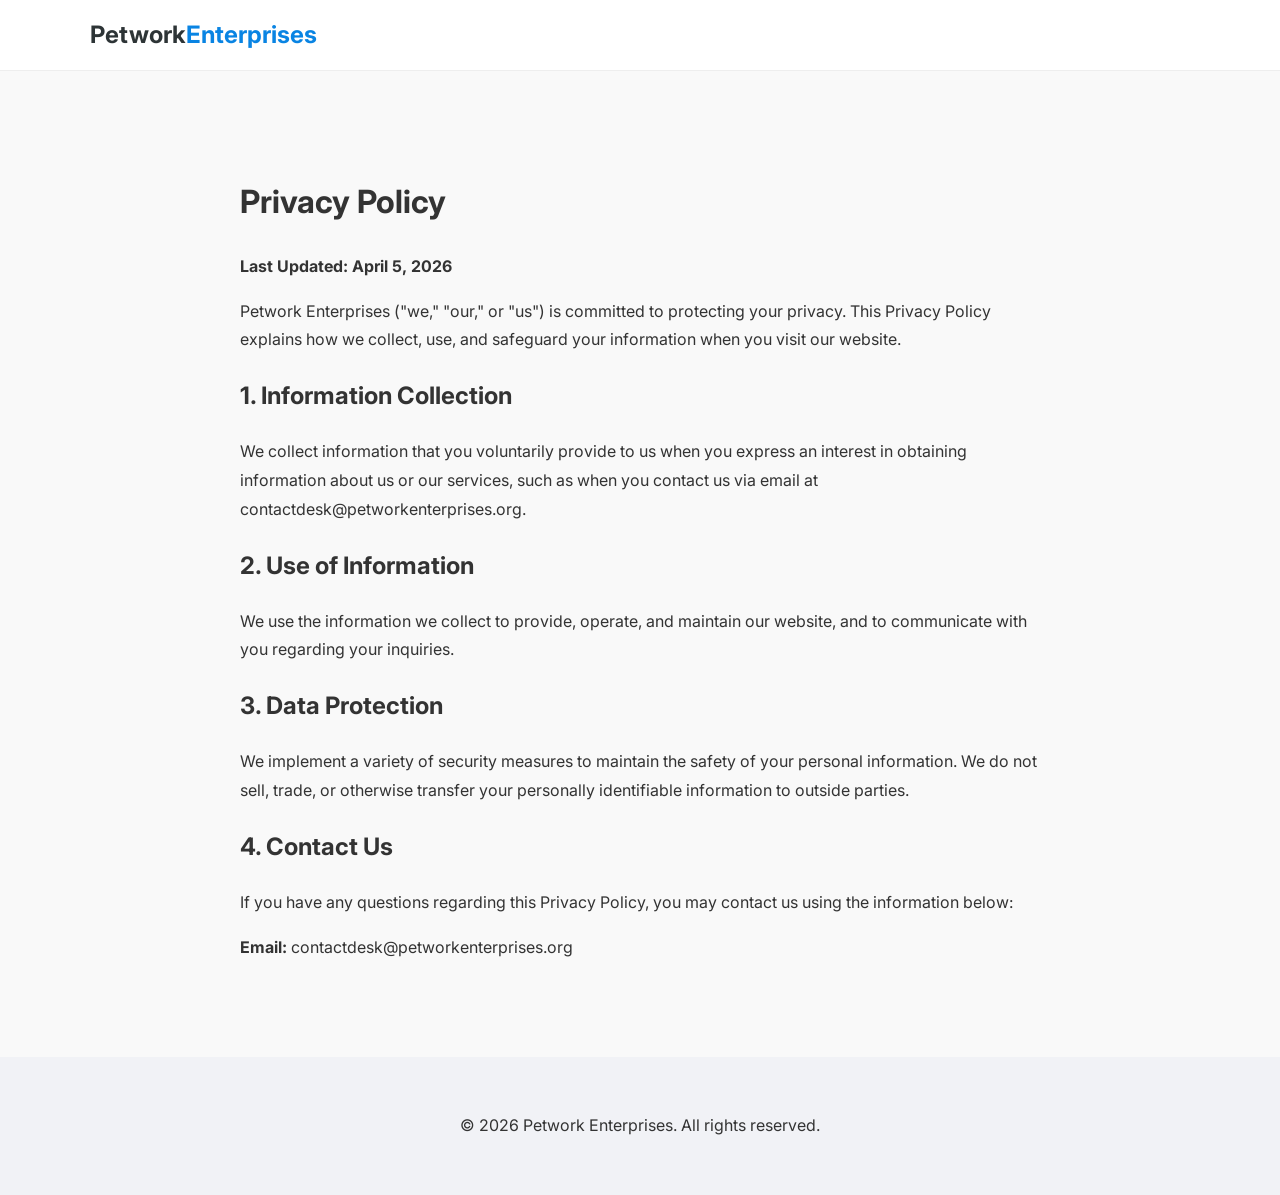
==== privacy-policy.html @ daa23b27 "Create privacy-policy.html" ====
<!DOCTYPE html>
<html lang="en">
<head>
    <meta charset="UTF-8">
    <meta name="viewport" content="width=device-width, initial-scale=1.0">
    <title>Privacy Policy | Petwork Enterprises</title>
    <link rel="stylesheet" href="style.css">
    <link href="https://fonts.googleapis.com/css2?family=Inter:wght@400;600;700&display=swap" rel="stylesheet">
</head>
<body>
    <nav class="navbar">
        <div class="container">
            <a href="index.html" class="logo">Petwork<span>Enterprises</span></a>
        </div>
    </nav>

    <div class="container" style="padding: 80px 0; max-width: 800px; line-height: 1.8;">
        <h1>Privacy Policy</h1>
        <p><strong>Last Updated: April 5, 2026</strong></p>
        
        <p>Petwork Enterprises ("we," "our," or "us") is committed to protecting your privacy. This Privacy Policy explains how we collect, use, and safeguard your information when you visit our website.</p>

        <h2>1. Information Collection</h2>
        <p>We collect information that you voluntarily provide to us when you express an interest in obtaining information about us or our services, such as when you contact us via email at contactdesk@petworkenterprises.org.</p>

        <h2>2. Use of Information</h2>
        <p>We use the information we collect to provide, operate, and maintain our website, and to communicate with you regarding your inquiries.</p>

        <h2>3. Data Protection</h2>
        <p>We implement a variety of security measures to maintain the safety of your personal information. We do not sell, trade, or otherwise transfer your personally identifiable information to outside parties.</p>

        <h2>4. Contact Us</h2>
        <p>If you have any questions regarding this Privacy Policy, you may contact us using the information below:</p>
        <p><strong>Email:</strong> contactdesk@petworkenterprises.org</p>
    </div>

    <footer class="footer">
        <div class="container">
            <p>&copy; 2026 Petwork Enterprises. All rights reserved.</p>
        </div>
    </footer>
</body>
</html>
---- style.css ----
/* General Styles */
body {
    font-family: 'Inter', sans-serif;
    margin: 0;
    line-height: 1.6;
    color: #333;
    background-color: #f9f9f9;
}

.container {
    width: 90%;
    max-width: 1100px;
    margin: auto;
}

/* Navigation */
.navbar {
    background: #ffffff;
    padding: 1rem 0;
    border-bottom: 1px solid #eee;
    position: sticky;
    top: 0;
    z-index: 100;
}

.navbar .container {
    display: flex;
    justify-content: space-between;
    align-items: center;
}

.logo {
    font-size: 1.5rem;
    font-weight: 700;
    text-decoration: none;
    color: #2d3436;
}

.logo span {
    color: #0984e3; /* Professional Blue */
}

.nav-links {
    list-style: none;
    display: flex;
}

.nav-links li {
    margin-left: 20px;
}

.nav-links a {
    text-decoration: none;
    color: #636e72;
    font-weight: 600;
    transition: 0.3s;
}

.nav-links a:hover {
    color: #0984e3;
}

/* Hero Section */
.hero {
    background: #2d3436;
    color: #fff;
    padding: 100px 0;
    text-align: center;
}

.hero h1 {
    font-size: 3rem;
    margin-bottom: 1rem;
}

.hero p {
    font-size: 1.2rem;
    margin-bottom: 2rem;
    opacity: 0.9;
}

/* Buttons */
.btn-primary {
    background: #0984e3;
    color: #fff;
    padding: 12px 25px;
    border-radius: 5px;
    text-decoration: none;
    display: inline-block;
}

.btn-secondary {
    border: 2px solid #fff;
    color: #fff;
    padding: 10px 25px;
    border-radius: 5px;
    text-decoration: none;
    margin-left: 10px;
    display: inline-block;
}

/* Grid Layout */
.grid {
    display: grid;
    grid-template-columns: repeat(auto-fit, minmax(250px, 1fr));
    gap: 2rem;
    padding: 50px 0;
}

.card {
    background: #fff;
    padding: 30px;
    border-radius: 8px;
    box-shadow: 0 4px 6px rgba(0,0,0,0.1);
}

.footer {
    text-align: center;
    padding: 40px 0;
    background: #f1f2f6;
}
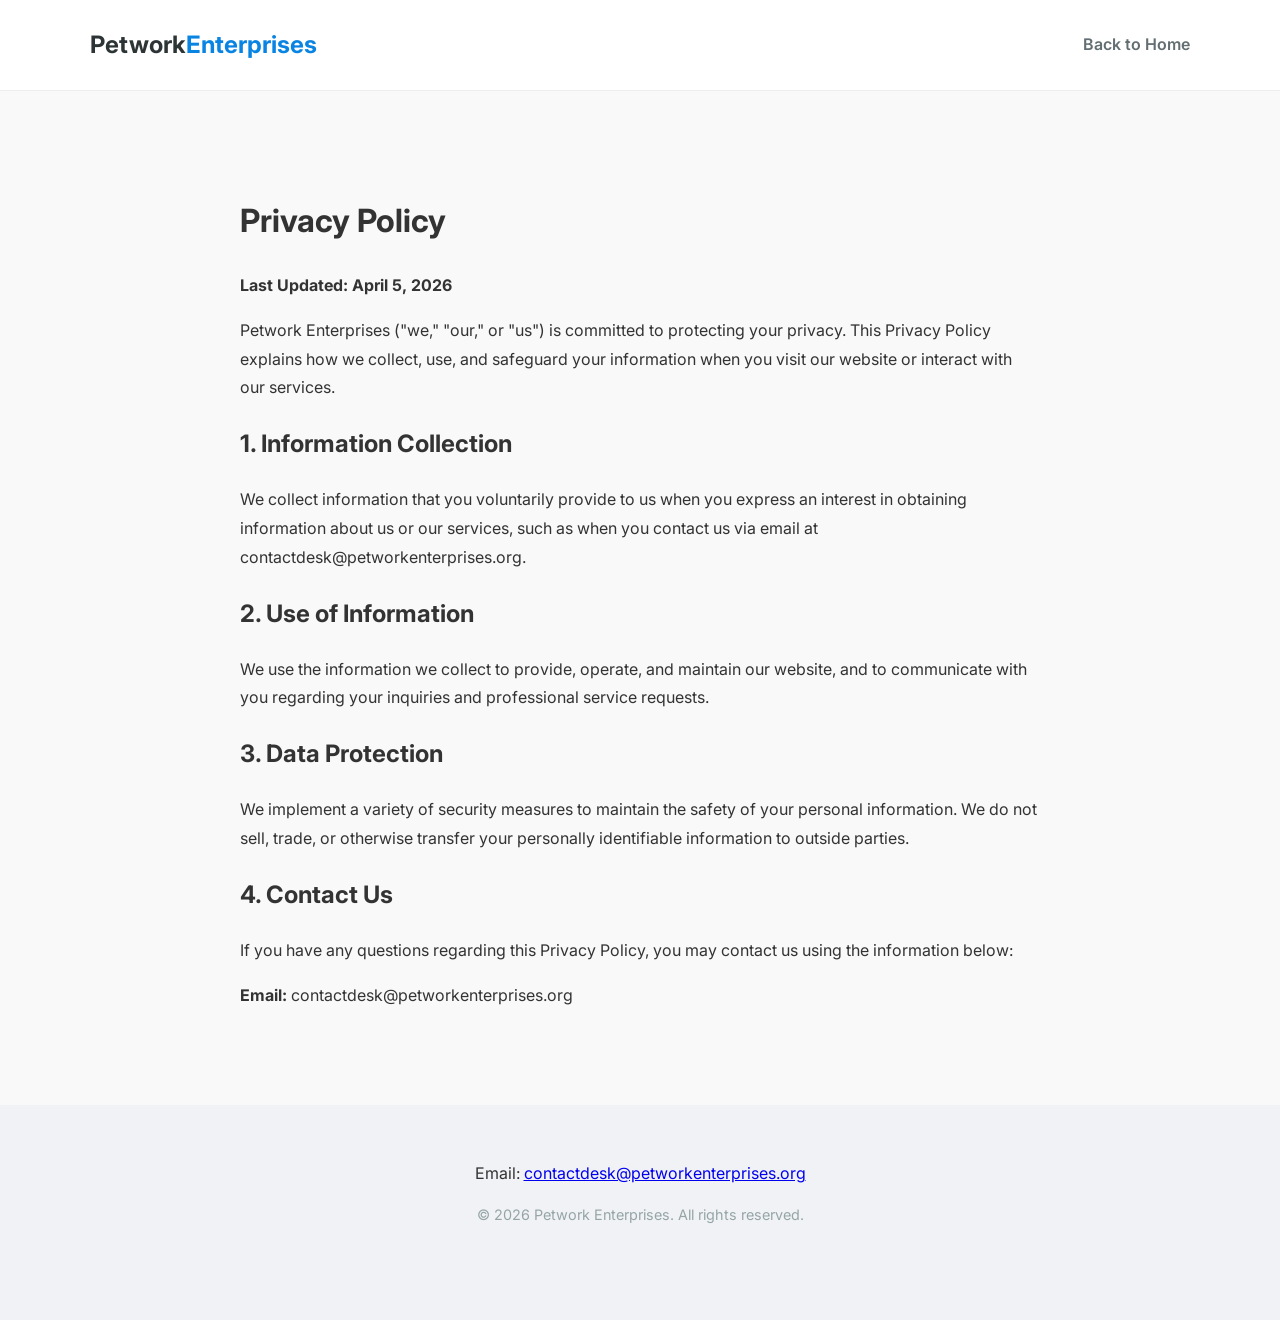
==== commit 41905eb3: "Update privacy-policy.html" ====
--- a/privacy-policy.html
+++ b/privacy-policy.html
@@ -8,9 +8,13 @@
     <link href="https://fonts.googleapis.com/css2?family=Inter:wght@400;600;700&display=swap" rel="stylesheet">
 </head>
 <body>
+
     <nav class="navbar">
         <div class="container">
             <a href="index.html" class="logo">Petwork<span>Enterprises</span></a>
+            <ul class="nav-links">
+                <li><a href="index.html">Back to Home</a></li>
+            </ul>
         </div>
     </nav>
 
@@ -18,13 +22,13 @@
         <h1>Privacy Policy</h1>
         <p><strong>Last Updated: April 5, 2026</strong></p>
         
-        <p>Petwork Enterprises ("we," "our," or "us") is committed to protecting your privacy. This Privacy Policy explains how we collect, use, and safeguard your information when you visit our website.</p>
+        <p>Petwork Enterprises ("we," "our," or "us") is committed to protecting your privacy. This Privacy Policy explains how we collect, use, and safeguard your information when you visit our website or interact with our services.</p>
 
         <h2>1. Information Collection</h2>
         <p>We collect information that you voluntarily provide to us when you express an interest in obtaining information about us or our services, such as when you contact us via email at contactdesk@petworkenterprises.org.</p>
 
         <h2>2. Use of Information</h2>
-        <p>We use the information we collect to provide, operate, and maintain our website, and to communicate with you regarding your inquiries.</p>
+        <p>We use the information we collect to provide, operate, and maintain our website, and to communicate with you regarding your inquiries and professional service requests.</p>
 
         <h2>3. Data Protection</h2>
         <p>We implement a variety of security measures to maintain the safety of your personal information. We do not sell, trade, or otherwise transfer your personally identifiable information to outside parties.</p>
@@ -35,9 +39,11 @@
     </div>
 
     <footer class="footer">
-        <div class="container">
-            <p>&copy; 2026 Petwork Enterprises. All rights reserved.</p>
+        <div class="container" style="text-align: center; padding-bottom: 40px;">
+            <p>Email: <a href="mailto:contactdesk@petworkenterprises.org">contactdesk@petworkenterprises.org</a></p>
+            <p style="margin-top: 15px; font-size: 0.9rem; color: #95a5a6;">&copy; 2026 Petwork Enterprises. All rights reserved.</p>
         </div>
     </footer>
+
 </body>
 </html>
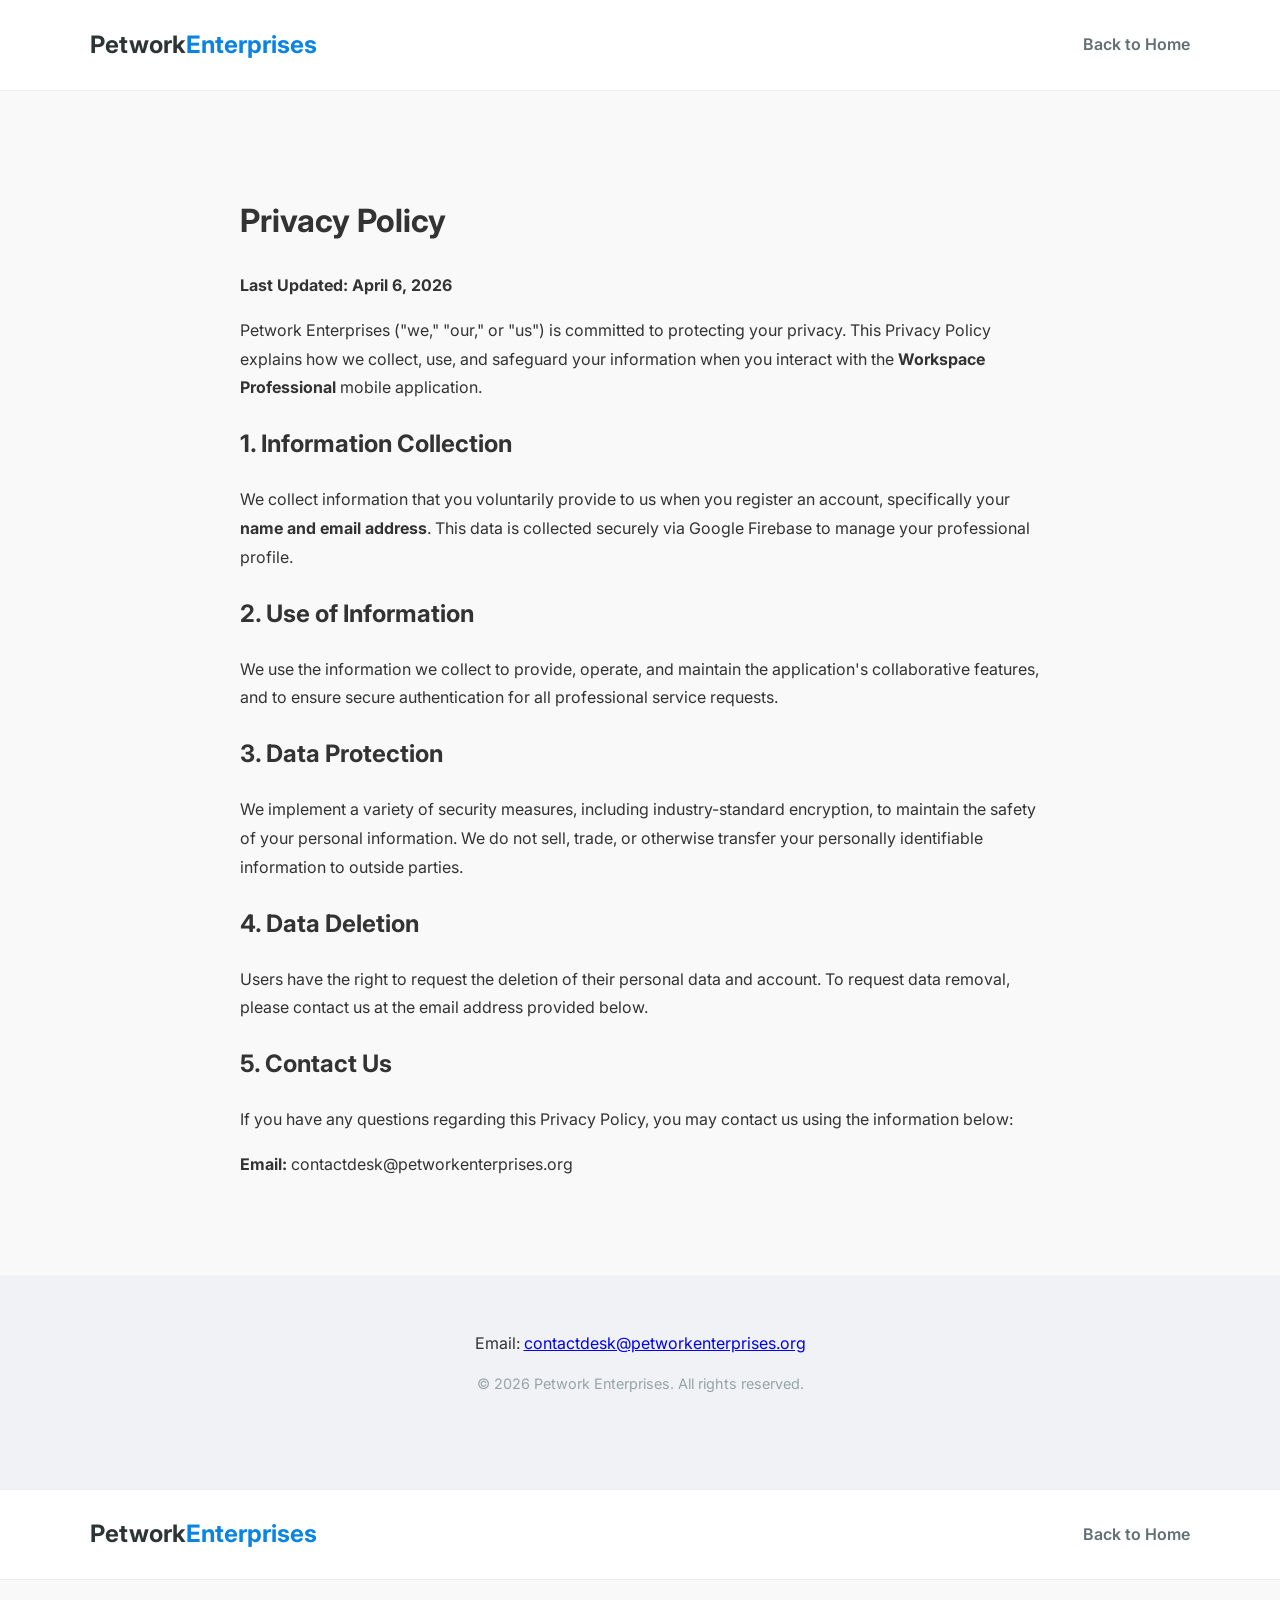
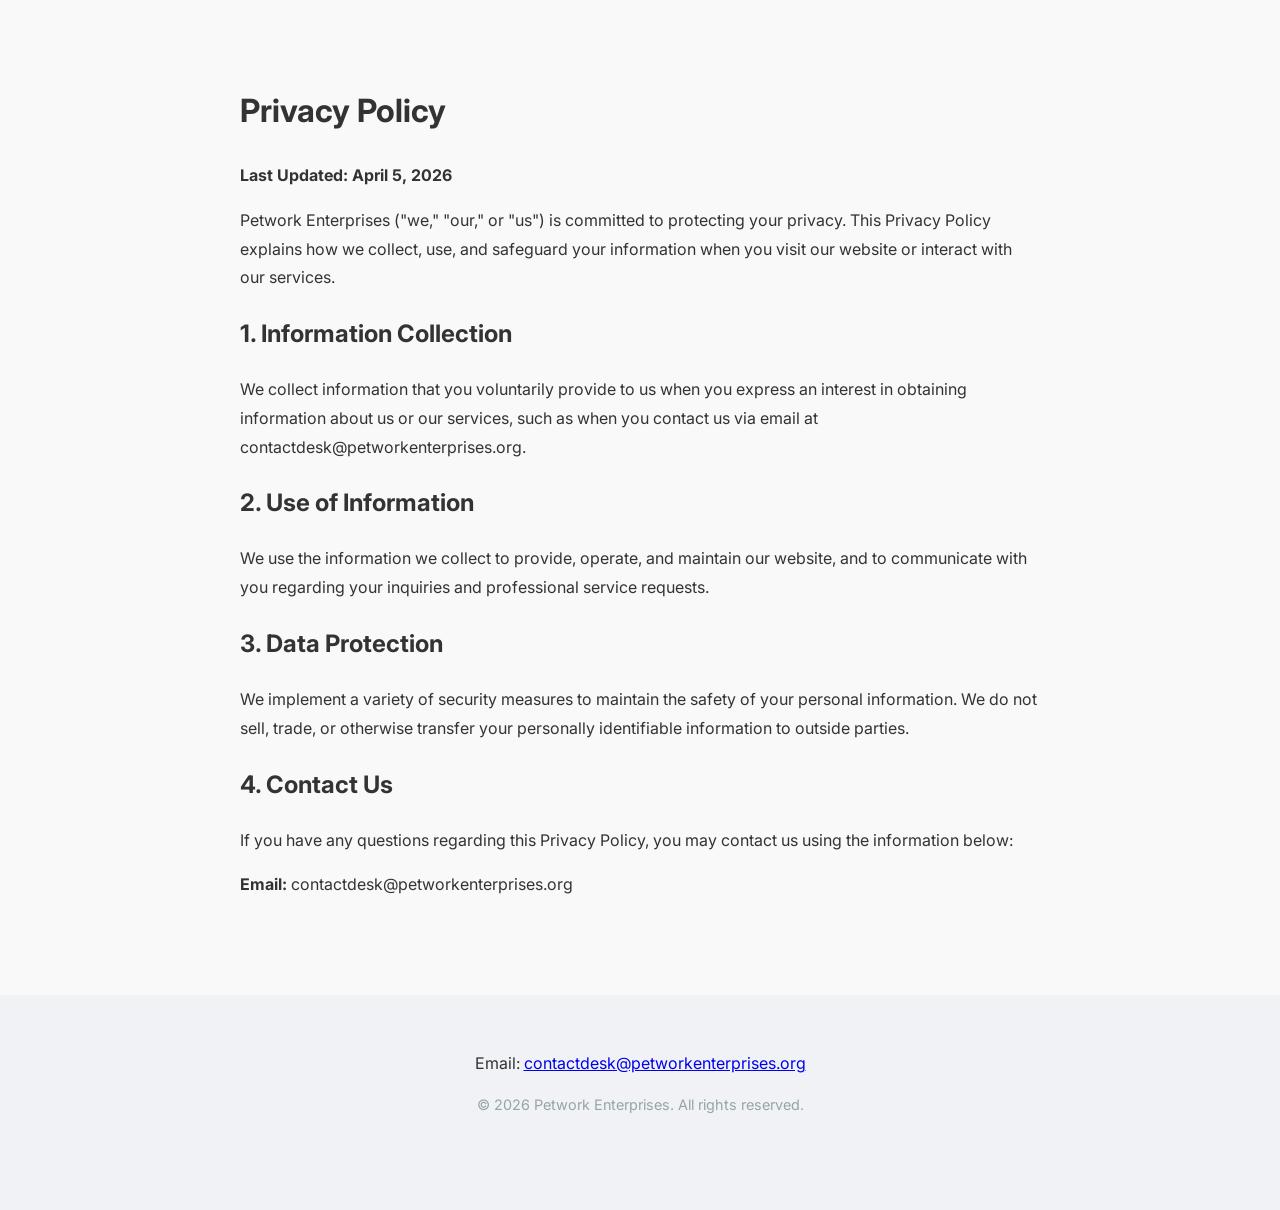
==== commit 52ba7e91: "Update privacy-policy.html" ====
--- a/privacy-policy.html
+++ b/privacy-policy.html
@@ -6,7 +6,58 @@
     <title>Privacy Policy | Petwork Enterprises</title>
     <link rel="stylesheet" href="style.css">
     <link href="https://fonts.googleapis.com/css2?family=Inter:wght@400;600;700&display=swap" rel="stylesheet">
+</head<!DOCTYPE html>
+<html lang="en">
+<head>
+    <meta charset="UTF-8">
+    <meta name="viewport" content="width=device-width, initial-scale=1.0">
+    <title>Privacy Policy | Petwork Enterprises</title>
+    <link rel="stylesheet" href="style.css">
+    <link href="https://fonts.googleapis.com/css2?family=Inter:wght@400;600;700&display=swap" rel="stylesheet">
 </head>
+<body>
+
+    <nav class="navbar">
+        <div class="container">
+            <a href="index.html" class="logo">Petwork<span>Enterprises</span></a>
+            <ul class="nav-links">
+                <li><a href="index.html">Back to Home</a></li>
+            </ul>
+        </div>
+    </nav>
+
+    <div class="container" style="padding: 80px 0; max-width: 800px; line-height: 1.8;">
+        <h1>Privacy Policy</h1>
+        <p><strong>Last Updated: April 6, 2026</strong></p>
+        
+        <p>Petwork Enterprises ("we," "our," or "us") is committed to protecting your privacy. This Privacy Policy explains how we collect, use, and safeguard your information when you interact with the <strong>Workspace Professional</strong> mobile application.</p>
+
+        <h2>1. Information Collection</h2>
+        <p>We collect information that you voluntarily provide to us when you register an account, specifically your <strong>name and email address</strong>. This data is collected securely via Google Firebase to manage your professional profile.</p>
+
+        <h2>2. Use of Information</h2>
+        <p>We use the information we collect to provide, operate, and maintain the application's collaborative features, and to ensure secure authentication for all professional service requests.</p>
+
+        <h2>3. Data Protection</h2>
+        <p>We implement a variety of security measures, including industry-standard encryption, to maintain the safety of your personal information. We do not sell, trade, or otherwise transfer your personally identifiable information to outside parties.</p>
+
+        <h2>4. Data Deletion</h2>
+        <p>Users have the right to request the deletion of their personal data and account. To request data removal, please contact us at the email address provided below.</p>
+
+        <h2>5. Contact Us</h2>
+        <p>If you have any questions regarding this Privacy Policy, you may contact us using the information below:</p>
+        <p><strong>Email:</strong> contactdesk@petworkenterprises.org</p>
+    </div>
+
+    <footer class="footer">
+        <div class="container" style="text-align: center; padding-bottom: 40px;">
+            <p>Email: <a href="mailto:contactdesk@petworkenterprises.org">contactdesk@petworkenterprises.org</a></p>
+            <p style="margin-top: 15px; font-size: 0.9rem; color: #95a5a6;">&copy; 2026 Petwork Enterprises. All rights reserved.</p>
+        </div>
+    </footer>
+
+</body>
+</html>
 <body>
 
     <nav class="navbar">
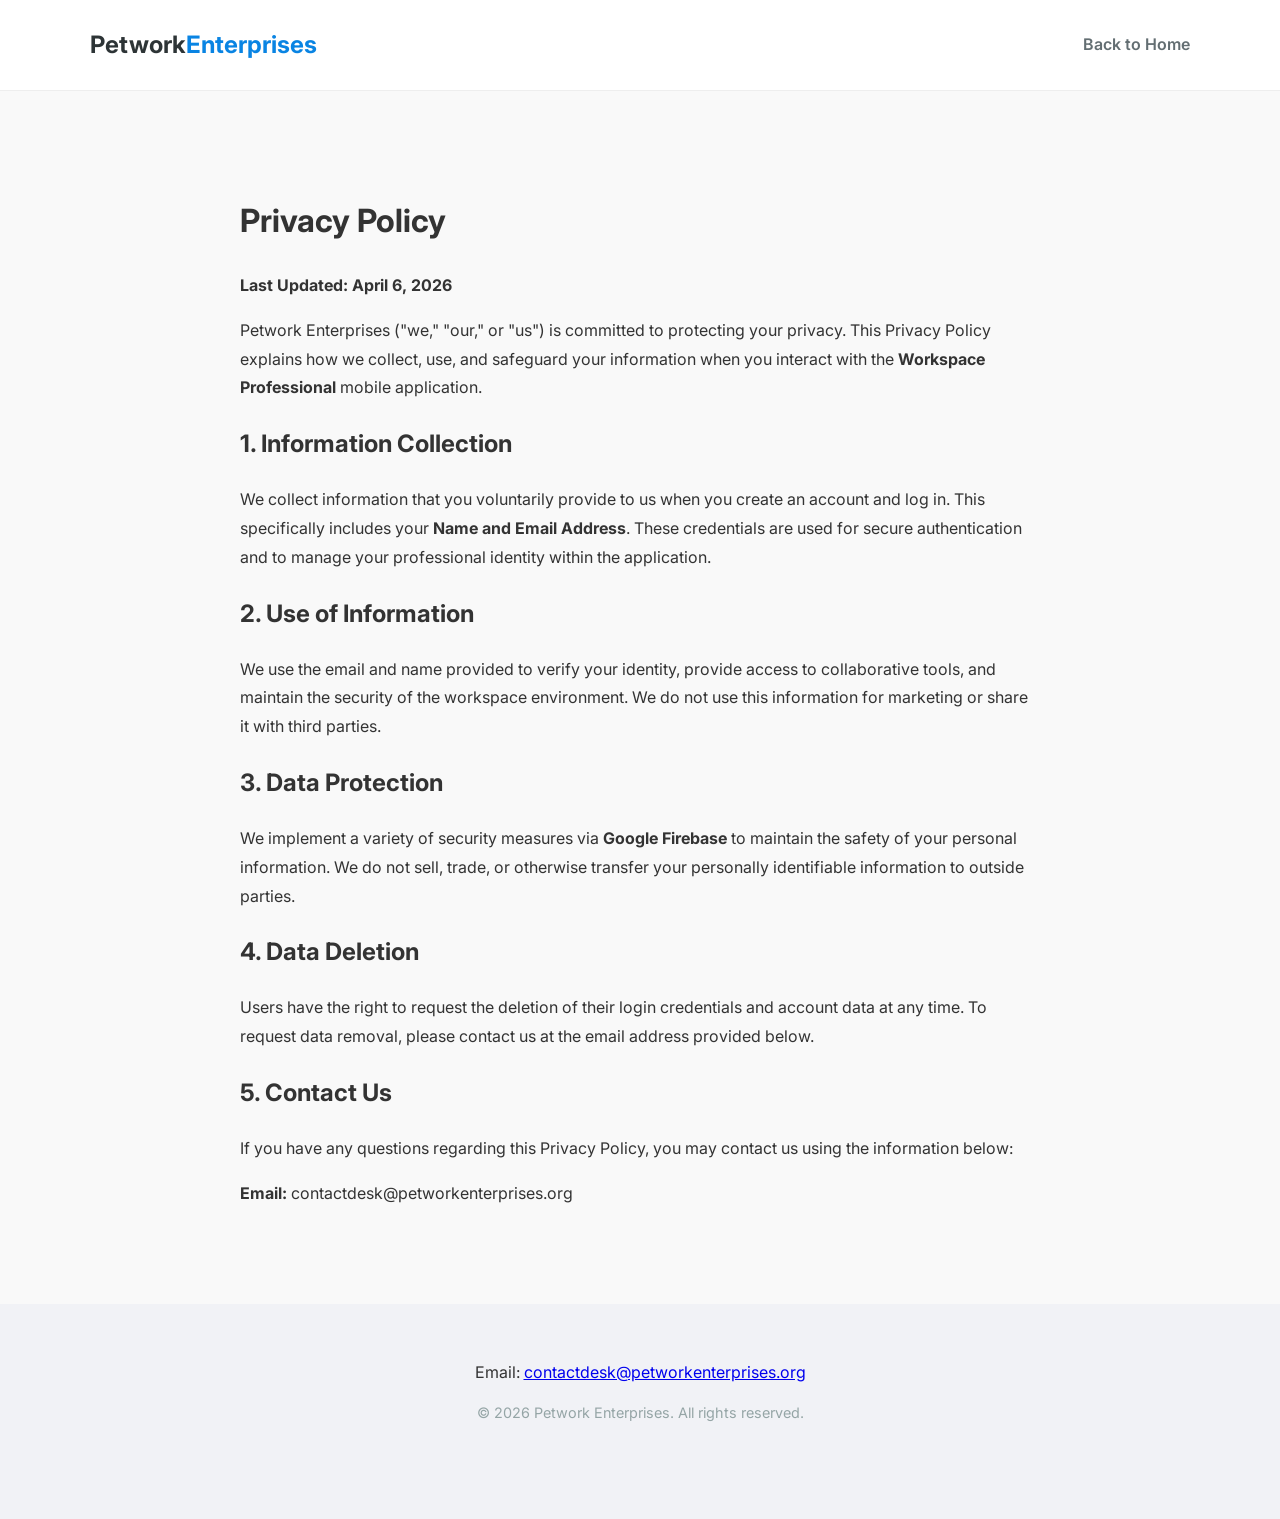
==== commit 5655127b: "Update privacy-policy.html" ====
--- a/privacy-policy.html
+++ b/privacy-policy.html
@@ -1,12 +1,4 @@
 <!DOCTYPE html>
-<html lang="en">
-<head>
-    <meta charset="UTF-8">
-    <meta name="viewport" content="width=device-width, initial-scale=1.0">
-    <title>Privacy Policy | Petwork Enterprises</title>
-    <link rel="stylesheet" href="style.css">
-    <link href="https://fonts.googleapis.com/css2?family=Inter:wght@400;600;700&display=swap" rel="stylesheet">
-</head<!DOCTYPE html>
 <html lang="en">
 <head>
     <meta charset="UTF-8">
@@ -33,16 +25,16 @@
         <p>Petwork Enterprises ("we," "our," or "us") is committed to protecting your privacy. This Privacy Policy explains how we collect, use, and safeguard your information when you interact with the <strong>Workspace Professional</strong> mobile application.</p>
 
         <h2>1. Information Collection</h2>
-        <p>We collect information that you voluntarily provide to us when you register an account, specifically your <strong>name and email address</strong>. This data is collected securely via Google Firebase to manage your professional profile.</p>
+        <p>We collect information that you voluntarily provide to us when you create an account and log in. This specifically includes your <strong>Name and Email Address</strong>. These credentials are used for secure authentication and to manage your professional identity within the application.</p>
 
         <h2>2. Use of Information</h2>
-        <p>We use the information we collect to provide, operate, and maintain the application's collaborative features, and to ensure secure authentication for all professional service requests.</p>
+        <p>We use the email and name provided to verify your identity, provide access to collaborative tools, and maintain the security of the workspace environment. We do not use this information for marketing or share it with third parties.</p>
 
         <h2>3. Data Protection</h2>
-        <p>We implement a variety of security measures, including industry-standard encryption, to maintain the safety of your personal information. We do not sell, trade, or otherwise transfer your personally identifiable information to outside parties.</p>
+        <p>We implement a variety of security measures via <strong>Google Firebase</strong> to maintain the safety of your personal information. We do not sell, trade, or otherwise transfer your personally identifiable information to outside parties.</p>
 
         <h2>4. Data Deletion</h2>
-        <p>Users have the right to request the deletion of their personal data and account. To request data removal, please contact us at the email address provided below.</p>
+        <p>Users have the right to request the deletion of their login credentials and account data at any time. To request data removal, please contact us at the email address provided below.</p>
 
         <h2>5. Contact Us</h2>
         <p>If you have any questions regarding this Privacy Policy, you may contact us using the information below:</p>
@@ -58,43 +50,3 @@
 
 </body>
 </html>
-<body>
-
-    <nav class="navbar">
-        <div class="container">
-            <a href="index.html" class="logo">Petwork<span>Enterprises</span></a>
-            <ul class="nav-links">
-                <li><a href="index.html">Back to Home</a></li>
-            </ul>
-        </div>
-    </nav>
-
-    <div class="container" style="padding: 80px 0; max-width: 800px; line-height: 1.8;">
-        <h1>Privacy Policy</h1>
-        <p><strong>Last Updated: April 5, 2026</strong></p>
-        
-        <p>Petwork Enterprises ("we," "our," or "us") is committed to protecting your privacy. This Privacy Policy explains how we collect, use, and safeguard your information when you visit our website or interact with our services.</p>
-
-        <h2>1. Information Collection</h2>
-        <p>We collect information that you voluntarily provide to us when you express an interest in obtaining information about us or our services, such as when you contact us via email at contactdesk@petworkenterprises.org.</p>
-
-        <h2>2. Use of Information</h2>
-        <p>We use the information we collect to provide, operate, and maintain our website, and to communicate with you regarding your inquiries and professional service requests.</p>
-
-        <h2>3. Data Protection</h2>
-        <p>We implement a variety of security measures to maintain the safety of your personal information. We do not sell, trade, or otherwise transfer your personally identifiable information to outside parties.</p>
-
-        <h2>4. Contact Us</h2>
-        <p>If you have any questions regarding this Privacy Policy, you may contact us using the information below:</p>
-        <p><strong>Email:</strong> contactdesk@petworkenterprises.org</p>
-    </div>
-
-    <footer class="footer">
-        <div class="container" style="text-align: center; padding-bottom: 40px;">
-            <p>Email: <a href="mailto:contactdesk@petworkenterprises.org">contactdesk@petworkenterprises.org</a></p>
-            <p style="margin-top: 15px; font-size: 0.9rem; color: #95a5a6;">&copy; 2026 Petwork Enterprises. All rights reserved.</p>
-        </div>
-    </footer>
-
-</body>
-</html>
